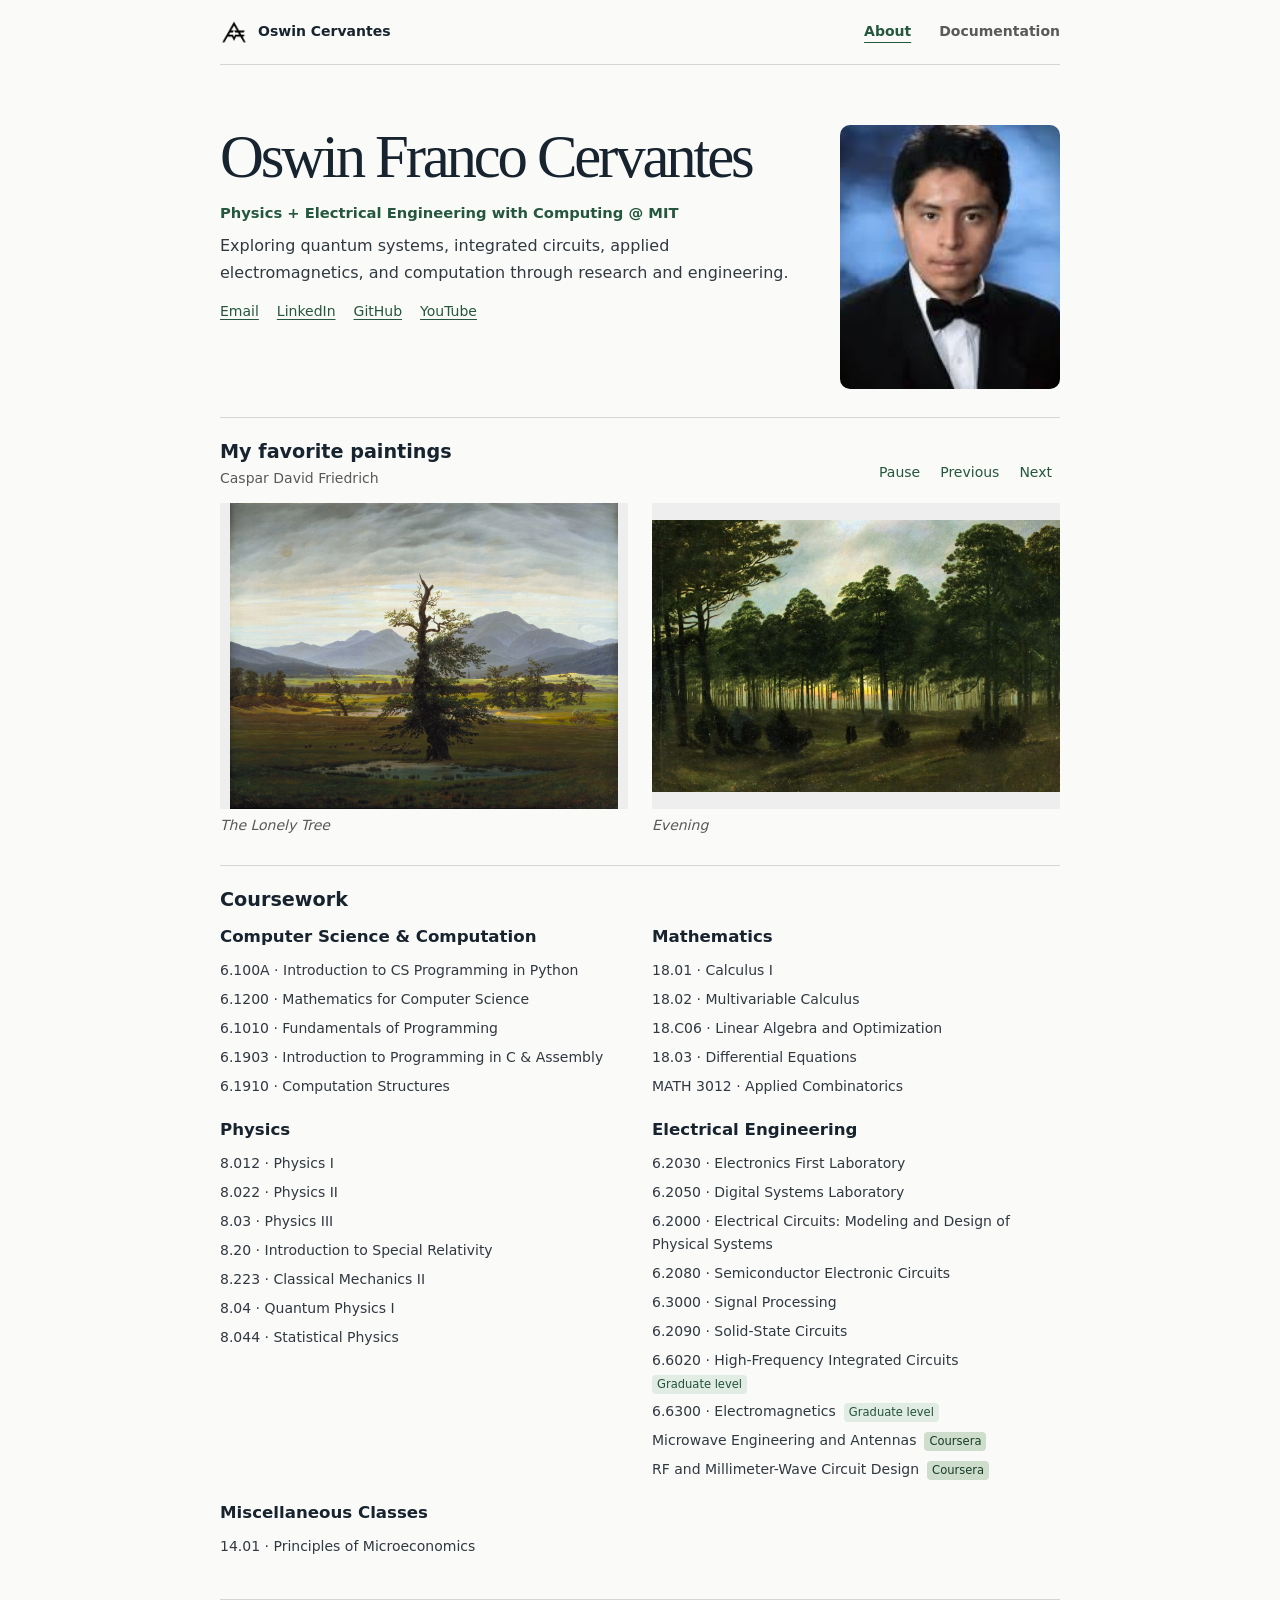
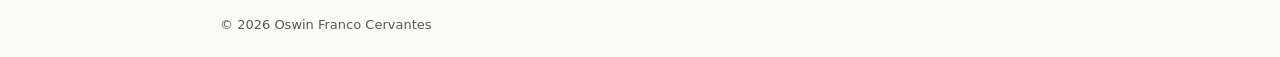
==== index.html @ 09136e76 "Remove remaining tan surfaces and borders" ====
<!doctype html>
<html lang="en">
<head>
  <meta charset="utf-8">
  <meta name="viewport" content="width=device-width, initial-scale=1">
  <title>Oswin Franco Cervantes</title>
  <meta name="description" content="About Oswin Franco Cervantes, an MIT undergraduate studying physics and electrical engineering with computing.">
  <meta name="theme-color" content="#fafaf8">
  <link rel="icon" type="image/png" href="assets/af-logo.png">
  <link rel="stylesheet" href="style.css?v=20261125-11">
  <script type="module" src="script.js"></script>
  <script type="module" src="gallery.js"></script>
</head>
<body>
  <a class="skip-link" href="#main-content">Skip to content</a>
  <header class="site-header">
    <div class="nav-shell">
      <a class="brand" href="index.html" aria-label="Oswin Cervantes home">
        <img class="brand-logo" src="assets/af-logo.png" width="28" height="28" alt="">
        <span class="brand-label">Oswin Cervantes</span>
      </a>
      <nav class="primary-nav" aria-label="Primary navigation">
        <a href="index.html" aria-current="page">About</a>
        <a href="documentation.html">Documentation</a>
      </nav>
    </div>
  </header>
  <main id="main-content" class="page-main about-main">
    <section class="profile" aria-labelledby="profile-title">
      <div class="profile-copy">
        <h1 id="profile-title" data-site-text="profile.fullName">Oswin Franco Cervantes</h1>
        <p class="profile-role" data-site-text="profile.role">Physics + Electrical Engineering with Computing @ MIT</p>
        <p class="profile-statement" data-site-text="profile.statement">Exploring quantum systems, integrated circuits, applied electromagnetics, and computation through research and engineering.</p>
        <div class="social-links" aria-label="Contact links">
          <a class="social-link" href="mailto:cervanteso@acm.org" data-site-href="contact.email">Email</a>
          <a class="social-link" href="https://www.linkedin.com/in/ocerv/" target="_blank" rel="noopener noreferrer" data-site-href="contact.linkedin">LinkedIn</a>
          <a class="social-link" href="https://github.com/Ofcervantes" target="_blank" rel="noopener noreferrer" data-site-href="contact.github">GitHub</a>
          <a class="social-link" href="https://www.youtube.com/@Oswin_Cervantes" target="_blank" rel="noopener noreferrer" data-site-href="contact.youtube">YouTube</a>
        </div>
      </div>
      <img class="profile-photo" src="assets/oswin-profile.png" width="132" height="158" alt="Portrait of Oswin Franco Cervantes" data-site-src="profile.photo" data-site-alt="profile.photoAlt">
    </section>

    <section class="page-section" id="favorite-paintings" aria-labelledby="paintings-heading">
      <div class="section-heading painting-heading">
        <div>
          <h2 id="paintings-heading">My favorite paintings</h2>
          <p class="painting-artist" data-site-text="paintings.artist">Caspar David Friedrich</p>
        </div>
        <div class="painting-controls" role="group" aria-label="Painting gallery controls" hidden>
          <button type="button" id="painting-playback" aria-controls="painting-track">Pause</button>
          <button type="button" id="painting-previous" aria-label="Previous painting" aria-controls="painting-track">Previous</button>
          <button type="button" id="painting-next" aria-label="Next painting" aria-controls="painting-track">Next</button>
          <span id="painting-status" class="visually-hidden" role="status"></span>
        </div>
      </div>
      <div class="painting-gallery" id="painting-track">
        <figure>
          <a href="assets/backgrounds/friedrich-the-lonely-tree.webp" aria-label="View The Lonely Tree at full size">
            <picture>
              <source media="(max-width: 550px)" srcset="assets/backgrounds/friedrich-the-lonely-tree-portrait.webp" width="1440" height="1800">
              <img src="assets/backgrounds/friedrich-the-lonely-tree.webp" width="2400" height="1889" alt="A lone oak stands beside a pool in a broad valley beneath distant mountains.">
            </picture>
          </a>
          <figcaption><cite data-site-text="paintings.titles.0">The Lonely Tree</cite></figcaption>
        </figure>
        <figure>
          <a href="assets/backgrounds/friedrich-evening.webp" aria-label="View Evening at full size">
            <picture>
              <source media="(max-width: 550px)" srcset="assets/backgrounds/friedrich-evening-portrait.webp" width="640" height="800">
              <img src="assets/backgrounds/friedrich-evening.webp" width="1200" height="800" alt="Two small figures follow a forest path as evening light filters through the trees.">
            </picture>
          </a>
          <figcaption><cite data-site-text="paintings.titles.1">Evening</cite></figcaption>
        </figure>
        <figure>
          <a href="assets/paintings/two-men-contemplating-the-moon.webp" aria-label="View Two Men Contemplating the Moon at full size">
            <img src="assets/paintings/two-men-contemplating-the-moon.webp" width="1500" height="1214" loading="lazy" alt="Two cloaked men look toward a crescent moon beneath the branches of a leaning oak.">
          </a>
          <figcaption><cite data-site-text="paintings.titles.2">Two Men Contemplating the Moon</cite></figcaption>
        </figure>
        <figure>
          <a href="assets/paintings/the-sea-of-ice.webp" aria-label="View The Sea of Ice at full size">
            <img src="assets/paintings/the-sea-of-ice.webp" width="1600" height="1243" loading="lazy" alt="Jagged slabs of ice rise above a wrecked ship beneath a pale Arctic sky.">
          </a>
          <figcaption><cite data-site-text="paintings.titles.3">The Sea of Ice</cite></figcaption>
        </figure>
      </div>
    </section>

    <section class="page-section coursework-section" aria-labelledby="coursework-heading">
      <div class="section-heading">
        <h2 id="coursework-heading">Coursework</h2>
      </div>

      <div class="coursework-grid" id="coursework-list">
        <article class="coursework-card" id="coursework-1">
          <h3>Computer Science &amp; Computation</h3>
          <ul class="coursework-list">
            <li>6.100A · Introduction to CS Programming in Python</li>
            <li>6.1200 · Mathematics for Computer Science</li>
            <li>6.1010 · Fundamentals of Programming</li>
            <li>6.1903 · Introduction to Programming in C &amp; Assembly</li>
            <li>6.1910 · Computation Structures</li>
          </ul>
        </article>

        <article class="coursework-card" id="coursework-2">
          <h3>Mathematics</h3>
          <ul class="coursework-list">
            <li>18.01 · Calculus I</li>
            <li>18.02 · Multivariable Calculus</li>
            <li>18.C06 · Linear Algebra and Optimization</li>
            <li>18.03 · Differential Equations</li>
            <li>MATH 3012 · Applied Combinatorics</li>
          </ul>
        </article>

        <article class="coursework-card" id="coursework-3">
          <h3>Physics</h3>
          <ul class="coursework-list">
            <li>8.012 · Physics I</li>
            <li>8.022 · Physics II</li>
            <li>8.03 · Physics III</li>
            <li>8.20 · Introduction to Special Relativity</li>
            <li>8.223 · Classical Mechanics II</li>
            <li>8.04 · Quantum Physics I</li>
            <li>8.044 · Statistical Physics</li>
          </ul>
        </article>

        <article class="coursework-card" id="coursework-4">
          <h3>Electrical Engineering</h3>
          <ul class="coursework-list">
            <li>6.2030 · Electronics First Laboratory</li>
            <li>6.2050 · Digital Systems Laboratory</li>
            <li>6.2000 · Electrical Circuits: Modeling and Design of Physical Systems</li>
            <li>6.2080 · Semiconductor Electronic Circuits</li>
            <li>6.3000 · Signal Processing</li>
            <li>6.2090 · Solid-State Circuits</li>
            <li><span class="course-name">6.6020 · High-Frequency Integrated Circuits</span><span class="course-level course-level--graduate">Graduate level</span></li>
            <li><span class="course-name">6.6300 · Electromagnetics</span><span class="course-level course-level--graduate">Graduate level</span></li>
            <li><span class="course-name">Microwave Engineering and Antennas</span><span class="course-level course-level--coursera">Coursera</span></li>
            <li><span class="course-name">RF and Millimeter-Wave Circuit Design</span><span class="course-level course-level--coursera">Coursera</span></li>
          </ul>
        </article>

        <article class="coursework-card" id="coursework-5">
          <h3>Miscellaneous Classes</h3>
          <ul class="coursework-list">
            <li>14.01 · Principles of Microeconomics</li>
          </ul>
        </article>
      </div>
    </section>
  </main>
  <footer class="site-footer">
    <p>© <span data-current-year>2026</span> <span data-site-text="profile.fullName">Oswin Franco Cervantes</span></p>
  </footer>
</body>
</html>
---- style.css ----
/* Shared typography, palette, and layout. Content is managed in JSON. */
:root {
  color-scheme: light;
  --background: #fafaf8;
  --surface: #ffffff;
  --surface-soft: #eeeeee;
  --text: #303840;
  --heading: #17232e;
  --muted: #595959;
  --line: #d6d6d6;
  --line-strong: #797979;
  --accent: #24573d;
  --accent-hover: #173d2a;
  --accent-soft: #ceddcc;
  accent-color: var(--accent);
  --typeface: system-ui, -apple-system, "Segoe UI", sans-serif;
  --display: Georgia, "Times New Roman", serif;
  --measure: 840px;
  --gutter: clamp(18px, 4vw, 42px);
}

*, *::before, *::after { box-sizing: border-box; }
[hidden] { display: none !important; }
html { scroll-padding-top: 24px; }
body {
  display: flex;
  flex-direction: column;
  min-height: 100vh;
  margin: 0;
  background: var(--background);
  color: var(--text);
  font: 1rem/1.65 var(--typeface);
}
img { display: block; max-width: 100%; height: auto; }
a { color: var(--accent); text-underline-offset: .2em; text-decoration-thickness: 1px; }
a:hover { color: var(--accent-hover); }
button, input, textarea, select { font: inherit; }
button { cursor: pointer; }
button:disabled { opacity: .58; cursor: wait; }
:focus-visible { outline: 2px solid var(--accent); outline-offset: 4px; }
::selection { background: var(--accent-soft); color: var(--heading); }

h1, h2, h3, h4 { color: var(--heading); line-height: 1.3; }
h1 {
  margin: 0 0 12px;
  font: 400 clamp(2.25rem, 6.5vw, 3.8rem)/1.05 var(--display);
  letter-spacing: -.052em;
}
h2 { margin: 0 0 14px; font-size: 1.2rem; font-weight: 650; }
h3 { margin: 0 0 8px; font-size: 1.04rem; font-weight: 650; }
h4 { margin: 0 0 5px; font-size: .9rem; font-weight: 650; }
p { margin: 0 0 14px; }
ul, ol { padding-left: 1.3em; }

.visually-hidden {
  position: absolute;
  width: 1px;
  height: 1px;
  padding: 0;
  margin: -1px;
  overflow: hidden;
  clip-path: inset(50%);
  white-space: nowrap;
  border: 0;
}
.skip-link {
  position: absolute;
  top: 8px;
  left: 8px;
  z-index: 10;
  padding: 8px 14px;
  background: var(--surface);
  transform: translateY(-160%);
}
.skip-link:focus { transform: none; }

/* Navigation and footer */
.site-header, .page-main, .site-footer {
  width: min(var(--measure), calc(100% - 2 * var(--gutter)));
  margin-inline: auto;
}
.nav-shell {
  display: flex;
  align-items: center;
  justify-content: space-between;
  gap: 12px 26px;
  min-height: 65px;
  border-bottom: 1px solid var(--line);
}
.brand {
  display: inline-flex;
  align-items: center;
  gap: 10px;
  min-height: 44px;
  color: var(--heading);
  font-size: .875rem;
  font-weight: 650;
  text-decoration: none;
  white-space: nowrap;
}
.brand-logo { width: 28px; height: 28px; object-fit: contain; filter: brightness(0); }
.primary-nav {
  display: flex;
  flex-wrap: wrap;
  align-items: center;
  gap: 4px clamp(13px, 3vw, 28px);
}
.primary-nav a {
  display: inline-flex;
  align-items: center;
  min-height: 44px;
  color: var(--muted);
  font-size: .875rem;
  font-weight: 550;
  text-decoration: none;
}
.primary-nav a:hover, .primary-nav a[aria-current="page"] {
  color: var(--accent);
  text-decoration: underline;
  text-underline-offset: .42em;
}
.site-footer {
  margin-top: auto;
  padding-top: 38px;
  color: var(--muted);
  font-size: .8125rem;
}
.site-footer p {
  margin: 0;
  padding: 14px 0 22px;
  border-top: 1px solid var(--line);
}
.page-main { padding-top: clamp(34px, 6vw, 60px); }
.page-section { margin-top: 28px; padding-top: 22px; border-top: 1px solid var(--line); }
.section-heading { margin-bottom: 13px; }
.section-heading h2 { margin: 0; }
.section-kicker { margin: 0 0 6px; color: var(--muted); font-size: .82rem; }
.status-message { color: var(--muted); }

/* About */
.profile {
  display: grid;
  grid-template-columns: minmax(0, 1fr) auto;
  align-items: start;
  gap: 12px clamp(20px, 5vw, 48px);
}
.profile-copy { min-width: 0; }
.profile-copy h1 { text-wrap: balance; }
.profile-photo {
  width: clamp(168px, 24vw, 220px);
  aspect-ratio: 5 / 6;
  object-fit: cover;
  border-radius: 10px;
  background: var(--surface-soft);
}
.profile-role {
  margin-bottom: 8px;
  color: var(--accent);
  font-size: .92rem;
  font-weight: 600;
  text-wrap: balance;
}
.profile-statement { max-width: 58ch; margin-bottom: 7px; }
.social-links { display: flex; flex-wrap: wrap; gap: 0 18px; }
.social-link { display: inline-flex; align-items: center; min-height: 38px; font-size: .875rem; }

.painting-artist, .painting-gallery figcaption { color: var(--muted); font-size: .875rem; }
.painting-artist { margin: 2px 0 0; }
.painting-heading { display: flex; align-items: end; justify-content: space-between; flex-wrap: wrap; gap: 4px 12px; }
.painting-controls { display: flex; gap: 4px; }
.painting-controls button {
  min-height: 36px;
  padding: 3px 8px;
  border: 0;
  border-radius: 4px;
  background: transparent;
  color: var(--accent);
  font-size: .875rem;
}
.painting-controls button:hover { background: var(--accent-soft); }
.painting-gallery {
  --painting-gap: clamp(12px, 3vw, 24px);
  display: grid;
  grid-template-columns: repeat(2, minmax(0, 1fr));
  gap: var(--painting-gap);
}
.painting-gallery.is-scrolling {
  position: relative;
  grid-template-columns: none;
  grid-auto-flow: column;
  grid-auto-columns: calc((100% - var(--painting-gap)) / 2);
  overflow-x: auto;
  overscroll-behavior-x: contain;
  scroll-snap-type: x mandatory;
  scrollbar-width: thin;
}
.painting-gallery figure { min-width: 0; margin: 0; scroll-snap-align: start; }
.painting-gallery figure a:focus-visible { outline-offset: -3px; }
.painting-gallery img {
  width: 100%;
  height: auto;
  aspect-ratio: 4 / 3;
  object-fit: contain;
  background: var(--surface-soft);
}
.painting-gallery a, .painting-gallery picture { display: block; }
.painting-gallery figcaption { margin-top: 5px; }

.coursework-grid {
  display: grid;
  grid-template-columns: repeat(2, minmax(0, 1fr));
  gap: 18px 24px;
}
.coursework-card { min-width: 0; }
.coursework-list { margin: 0; padding: 0; list-style: none; font-size: .875rem; }
.coursework-list li { display: flex; flex-wrap: wrap; align-items: baseline; gap: 2px 8px; padding-block: 3px; }
.course-name { min-width: 0; }
.course-level {
  padding: 1px 5px;
  border-radius: 4px;
  background: var(--surface-soft);
  color: var(--heading);
  font-size: .72rem;
  line-height: 1.5;
  white-space: nowrap;
}
.course-level--graduate { background: #e1ece5; color: #24533a; }
.course-level--coursera { background: var(--accent-soft); color: var(--accent-hover); }

/* Documentation */
.document-list { margin: 25px 0 0; padding: 0; list-style: none; border-top: 1px solid var(--line); }
.document-list li { border-bottom: 1px solid var(--line); }
.document-list a {
  display: grid;
  grid-template-columns: minmax(0, 1fr) auto;
  align-items: baseline;
  gap: 12px;
  min-height: 52px;
  padding: 13px 8px;
  color: var(--heading);
  text-decoration: none;
}
.document-list a:hover { background: var(--accent-soft); color: var(--accent-hover); }
.document-title { font-weight: 600; }
.document-list a:has(.document-thumbnail) {
  grid-template-columns: clamp(56px, 11vw, 96px) minmax(0, 1fr) auto;
}
.document-thumbnail {
  grid-column: 1;
  grid-row: 1 / span 2;
  align-self: center;
  width: 100%;
  aspect-ratio: 4 / 3;
  object-fit: contain;
}
.document-thumbnail ~ .document-summary { grid-column: 2 / -1; }
.document-format { color: var(--muted); font-size: .78rem; font-weight: 600; }
.document-summary {
  grid-column: 1 / -1;
  display: block;
  margin: 3px 0 0;
  color: var(--muted);
  font-size: .9rem;
  line-height: 1.5;
}
.site-search { margin: 22px 0 0; }
.search-field {
  display: flex;
  align-items: center;
  overflow: hidden;
  border: 1px solid var(--line-strong);
  border-radius: 5px;
  background: var(--surface);
}
.search-field:focus-within { outline: 2px solid var(--accent); outline-offset: 2px; }
.search-field input {
  width: 100%;
  min-width: 0;
  height: 44px;
  padding: 8px 12px;
  border: 0;
  outline: 0;
  background: transparent;
  color: var(--text);
  font-size: .95rem;
}
.search-field input::-webkit-search-cancel-button { appearance: none; }
.search-field input::placeholder { color: var(--muted); opacity: 1; }
.search-field select {
  height: 44px;
  padding-inline: 8px;
  border: 0;
  border-inline-start: 1px solid var(--line);
  background: var(--surface);
  color: var(--heading);
  font-size: .875rem;
}
.search-field select:focus-visible { outline-offset: -3px; }
.search-field button {
  min-height: 40px;
  margin-right: 2px;
  padding: 2px 12px;
  border: 0;
  border-radius: 3px;
  background: transparent;
  color: var(--accent);
  font-size: .85rem;
}
.search-field button:focus-visible { outline-offset: -3px; }
#search-status { margin: 8px 0 0; color: var(--muted); font-size: .875rem; }
#search-status:empty { margin: 0; }
.project-article { overflow-wrap: anywhere; }
.project-article > article, article.project-article { max-width: 68ch; }
.project-article h2, .project-article h3 { margin-top: 1.7em; }
.project-article pre {
  overflow-x: auto;
  padding: 14px;
  border: 1px solid var(--line);
  border-radius: 5px;
  background: var(--surface-soft);
  font-size: .875em;
}
.project-article :not(pre) > code { background: var(--surface-soft); padding: .1em .28em; }
.project-article blockquote { margin-inline: 0; padding-left: 16px; border-left: 2px solid var(--line-strong); }
.project-article table { display: block; overflow-x: auto; border-collapse: collapse; }
.project-article th, .project-article td { padding: .4em .7em; border: 1px solid var(--line); text-align: left; }

@media (max-width: 550px) {
  .painting-gallery { grid-template-columns: minmax(0, 1fr); }
  .painting-gallery.is-scrolling { grid-template-columns: none; grid-auto-columns: 100%; }
  .painting-gallery img { aspect-ratio: 1; }
  .brand-label { display: none; }
  .nav-shell { min-height: 58px; }
  .profile { gap: 8px 12px; }
  .profile-copy { display: contents; }
  .profile-copy h1 { grid-area: 1 / 1; align-self: center; margin: 0; text-wrap: initial; }
  .profile-photo { grid-area: 1 / 2; width: clamp(112px, 30vw, 150px); border-radius: 7px; }
  .profile-copy > p, .social-links { grid-column: 1 / -1; margin: 0; }
  .coursework-grid { grid-template-columns: 1fr; }
}
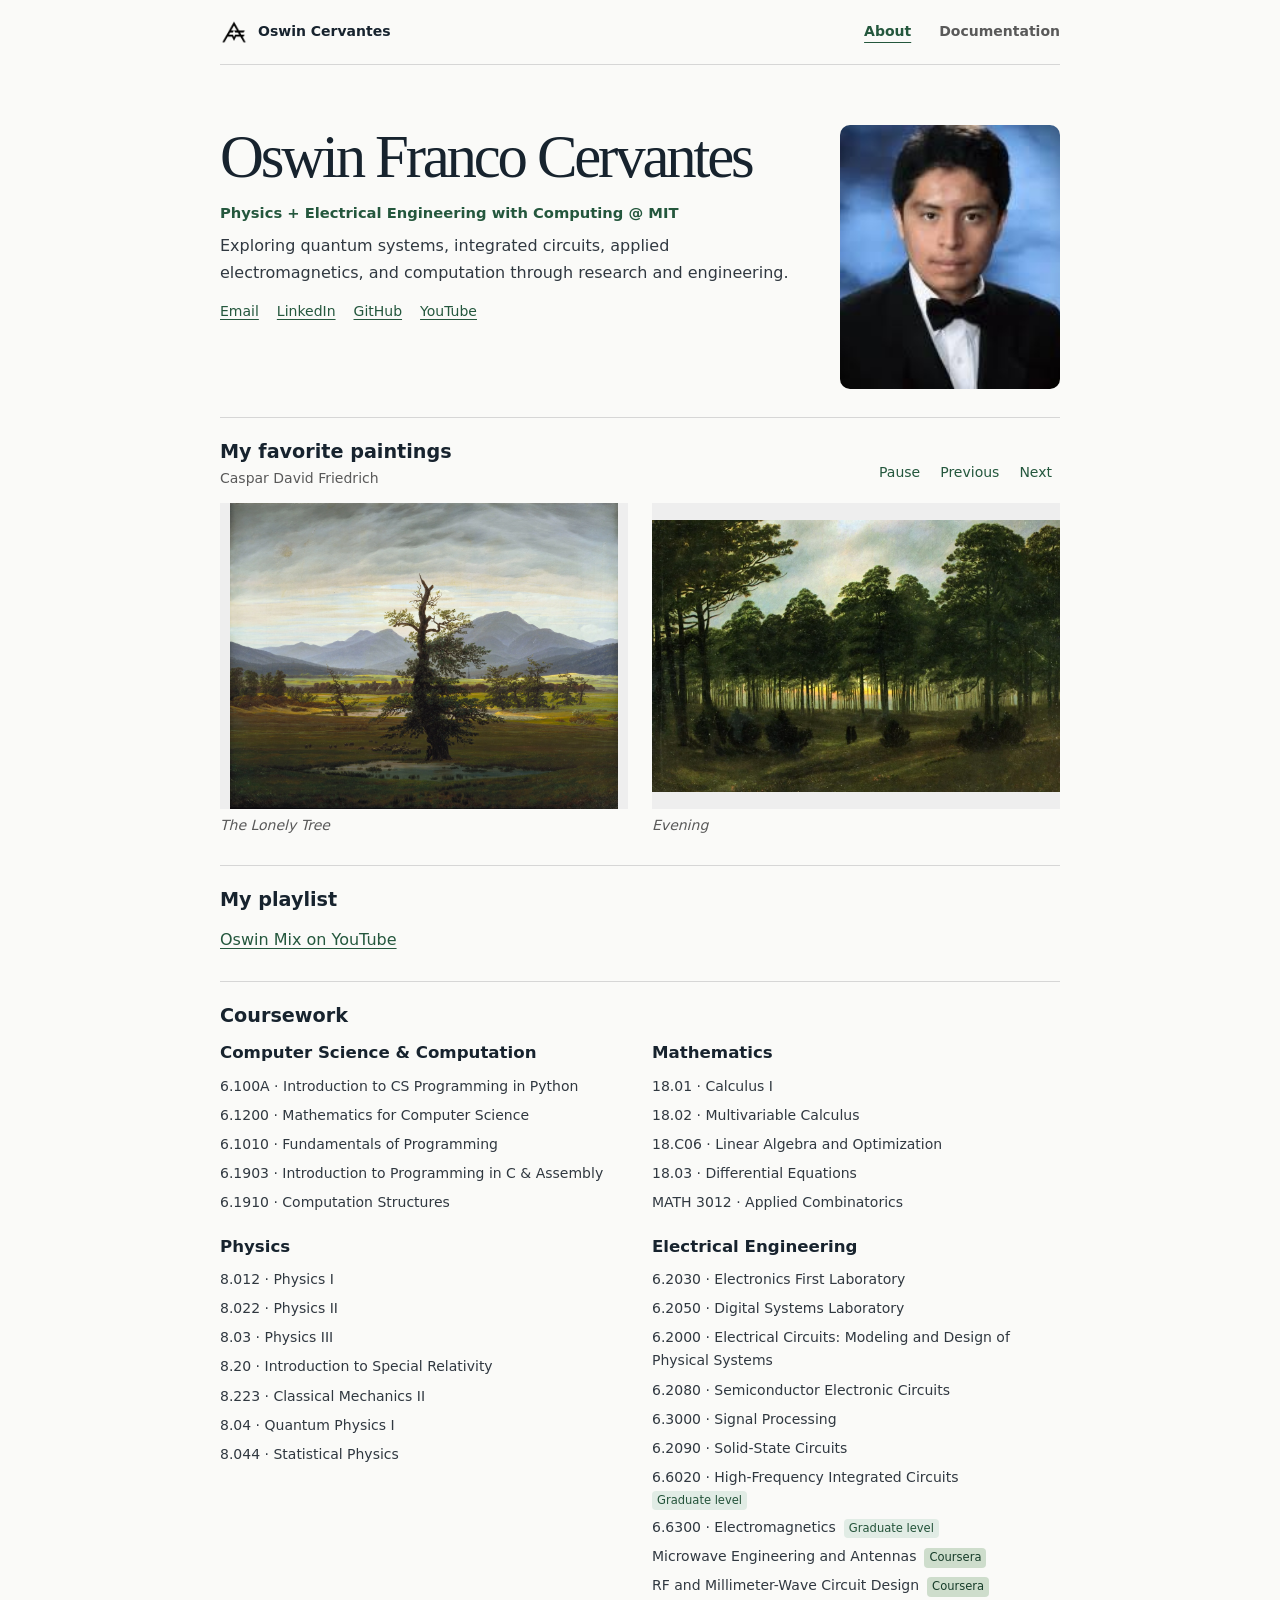
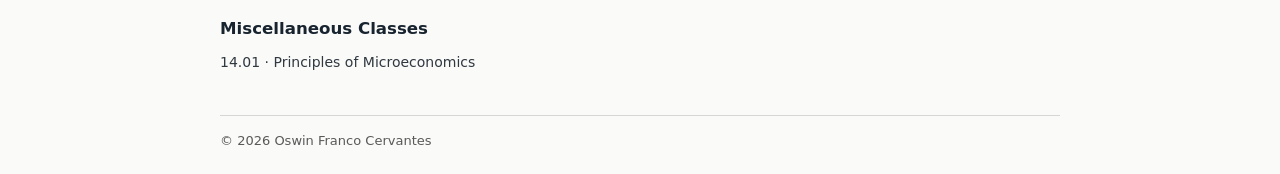
==== commit 114a4560: "Add editable subject labels and link the Oswin Mix playlist" ====
--- a/index.html
+++ b/index.html
@@ -7,7 +7,7 @@
   <meta name="description" content="About Oswin Franco Cervantes, an MIT undergraduate studying physics and electrical engineering with computing.">
   <meta name="theme-color" content="#fafaf8">
   <link rel="icon" type="image/png" href="assets/af-logo.png">
-  <link rel="stylesheet" href="style.css?v=20261125-11">
+  <link rel="stylesheet" href="style.css?v=20261126-1">
   <script type="module" src="script.js"></script>
   <script type="module" src="gallery.js"></script>
 </head>
@@ -88,6 +88,11 @@
       </div>
     </section>
 
+    <section class="page-section" id="playlist" aria-labelledby="playlist-heading">
+      <h2 id="playlist-heading">My playlist</h2>
+      <a href="https://www.youtube.com/playlist?list=PLQFCMoMQoARA">Oswin Mix on YouTube</a>
+    </section>
+
     <section class="page-section coursework-section" aria-labelledby="coursework-heading">
       <div class="section-heading">
         <h2 id="coursework-heading">Coursework</h2>
--- a/style.css
+++ b/style.css
@@ -255,6 +255,22 @@
 }
 .document-thumbnail ~ .document-summary { grid-column: 2 / -1; }
 .document-format { color: var(--muted); font-size: .78rem; font-weight: 600; }
+.document-meta {
+  display: flex;
+  flex-wrap: wrap;
+  align-items: baseline;
+  justify-content: flex-end;
+  gap: 4px 8px;
+  max-width: min(32vw, 22rem);
+}
+.document-subject {
+  padding-inline: 6px;
+  border-radius: 4px;
+  background: var(--surface-soft);
+  color: var(--accent);
+  font-size: .78rem;
+  overflow-wrap: anywhere;
+}
 .document-summary {
   grid-column: 1 / -1;
   display: block;
@@ -273,6 +289,7 @@
   background: var(--surface);
 }
 .search-field:focus-within { outline: 2px solid var(--accent); outline-offset: 2px; }
+.search-query { display: flex; align-items: center; flex: 1; min-width: 0; }
 .search-field input {
   width: 100%;
   min-width: 0;
@@ -288,6 +305,7 @@
 .search-field input::placeholder { color: var(--muted); opacity: 1; }
 .search-field select {
   height: 44px;
+  max-width: 32%;
   padding-inline: 8px;
   border: 0;
   border-inline-start: 1px solid var(--line);
@@ -326,6 +344,13 @@
 .project-article th, .project-article td { padding: .4em .7em; border: 1px solid var(--line); text-align: left; }
 
 @media (max-width: 550px) {
+  .search-field { display: grid; grid-template-columns: repeat(2, minmax(0, 1fr)); }
+  .search-query { grid-column: 1 / -1; }
+  .search-field select { max-width: 100%; width: 100%; border-top: 1px solid var(--line); }
+  #type-filter { border-inline-start: 0; }
+  .document-list a { row-gap: 4px; }
+  .document-meta { grid-column: 1 / -1; justify-content: flex-start; max-width: 100%; }
+  .document-thumbnail ~ .document-meta { grid-column: 2 / -1; }
   .painting-gallery { grid-template-columns: minmax(0, 1fr); }
   .painting-gallery.is-scrolling { grid-template-columns: none; grid-auto-columns: 100%; }
   .painting-gallery img { aspect-ratio: 1; }
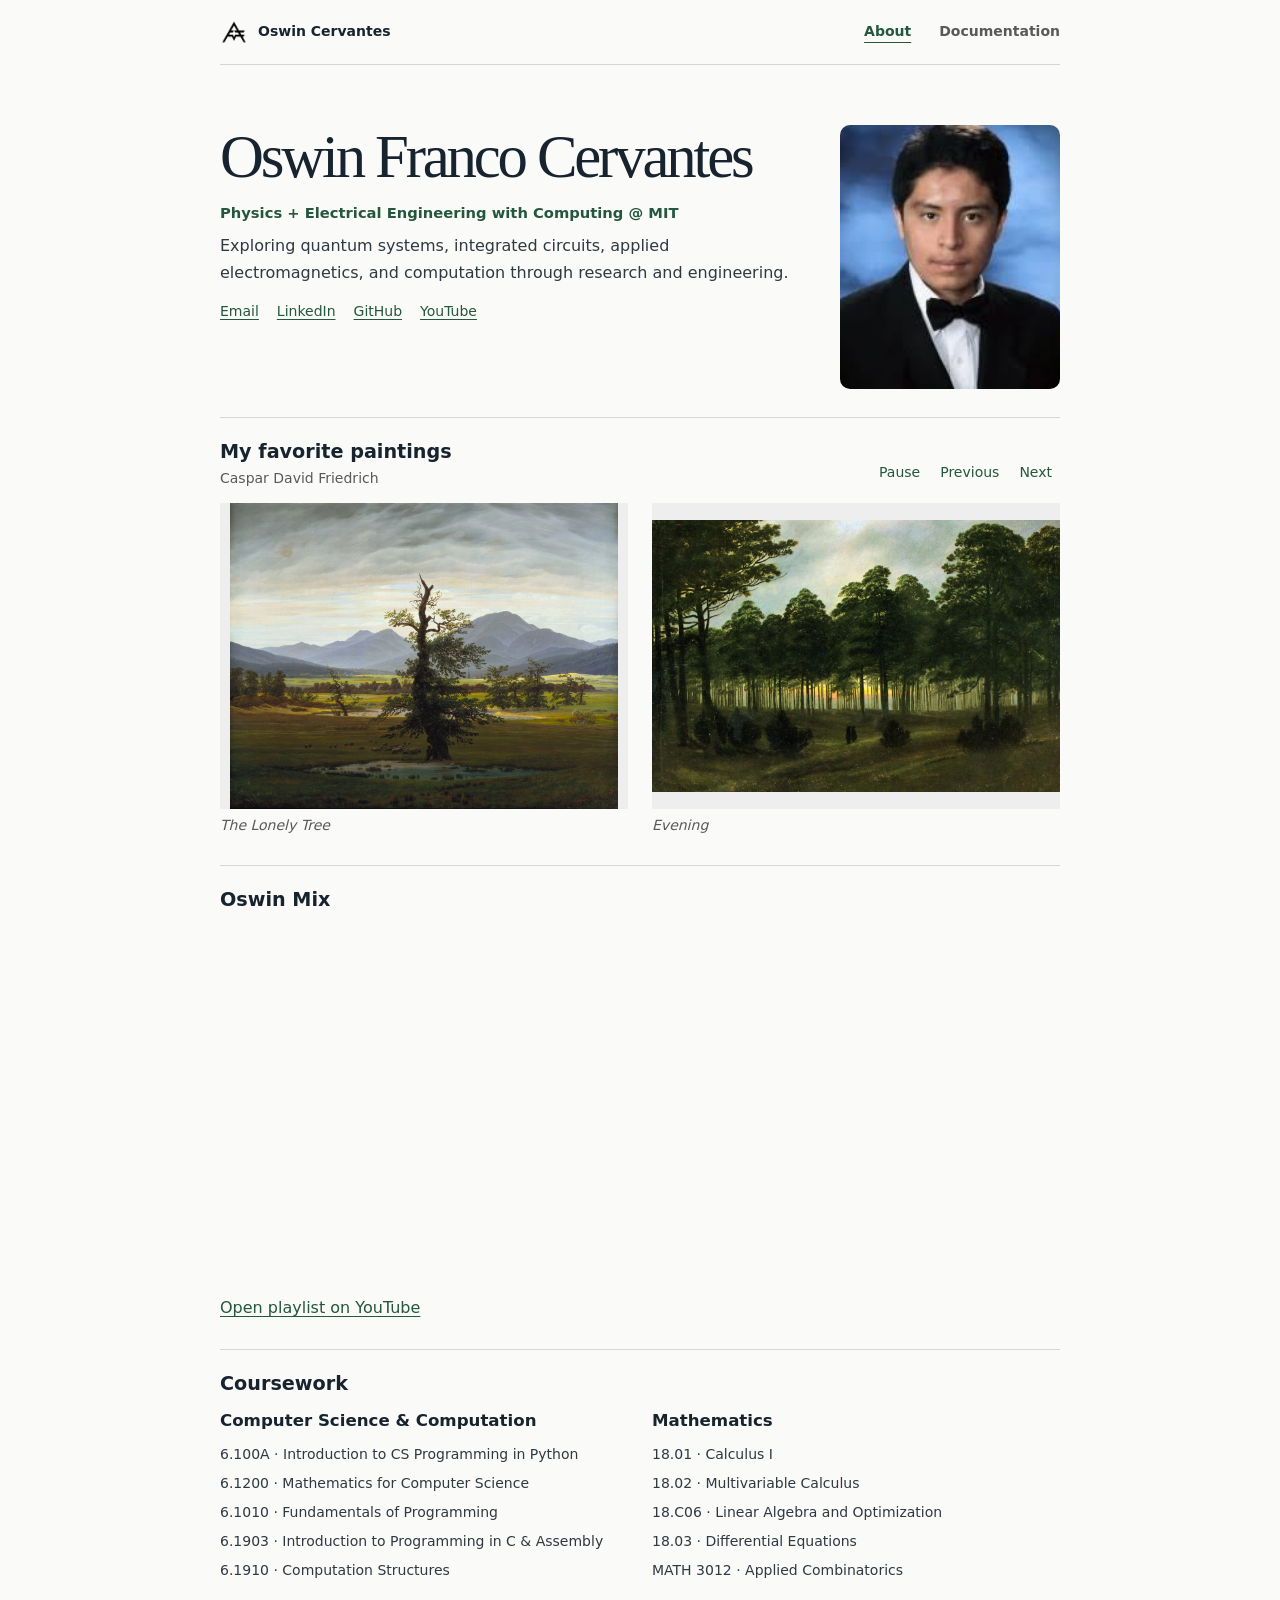
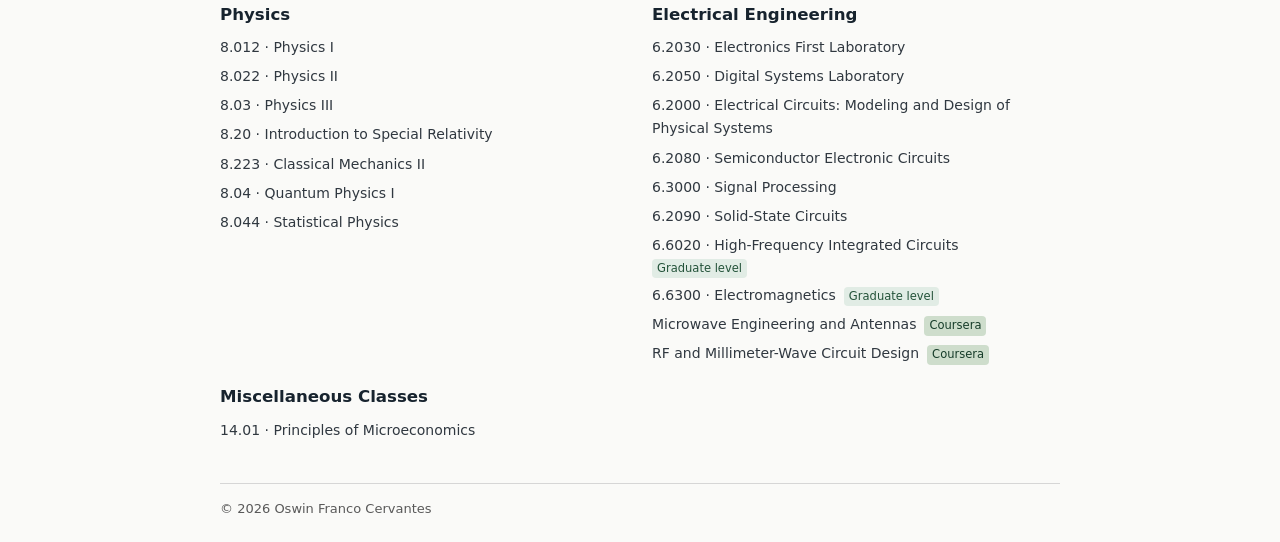
==== commit 28c7d905: "Embed the Oswin Mix YouTube player beneath the paintings" ====
--- a/index.html
+++ b/index.html
@@ -7,7 +7,7 @@
   <meta name="description" content="About Oswin Franco Cervantes, an MIT undergraduate studying physics and electrical engineering with computing.">
   <meta name="theme-color" content="#fafaf8">
   <link rel="icon" type="image/png" href="assets/af-logo.png">
-  <link rel="stylesheet" href="style.css?v=20261126-1">
+  <link rel="stylesheet" href="style.css?v=20261126-2">
   <script type="module" src="script.js"></script>
   <script type="module" src="gallery.js"></script>
 </head>
@@ -89,8 +89,12 @@
     </section>
 
     <section class="page-section" id="playlist" aria-labelledby="playlist-heading">
-      <h2 id="playlist-heading">My playlist</h2>
-      <a href="https://www.youtube.com/playlist?list=PLQFCMoMQoARA">Oswin Mix on YouTube</a>
+      <h2 id="playlist-heading">Oswin Mix</h2>
+      <iframe class="playlist-player" title="Oswin Mix YouTube playlist"
+        src="https://www.youtube.com/embed/videoseries?list=PLQFCMoMQoARA"
+        width="640" height="360" loading="lazy" referrerpolicy="strict-origin-when-cross-origin"
+        allow="autoplay; encrypted-media; picture-in-picture; fullscreen" allowfullscreen></iframe>
+      <a href="https://www.youtube.com/playlist?list=PLQFCMoMQoARA">Open playlist on YouTube</a>
     </section>
 
     <section class="page-section coursework-section" aria-labelledby="coursework-heading">
--- a/style.css
+++ b/style.css
@@ -206,6 +206,16 @@
 .painting-gallery a, .painting-gallery picture { display: block; }
 .painting-gallery figcaption { margin-top: 5px; }
 
+.playlist-player {
+  display: block;
+  width: min(100%, 640px);
+  height: auto;
+  min-height: 200px;
+  aspect-ratio: 16 / 9;
+  margin-bottom: 8px;
+  border: 0;
+}
+
 .coursework-grid {
   display: grid;
   grid-template-columns: repeat(2, minmax(0, 1fr));
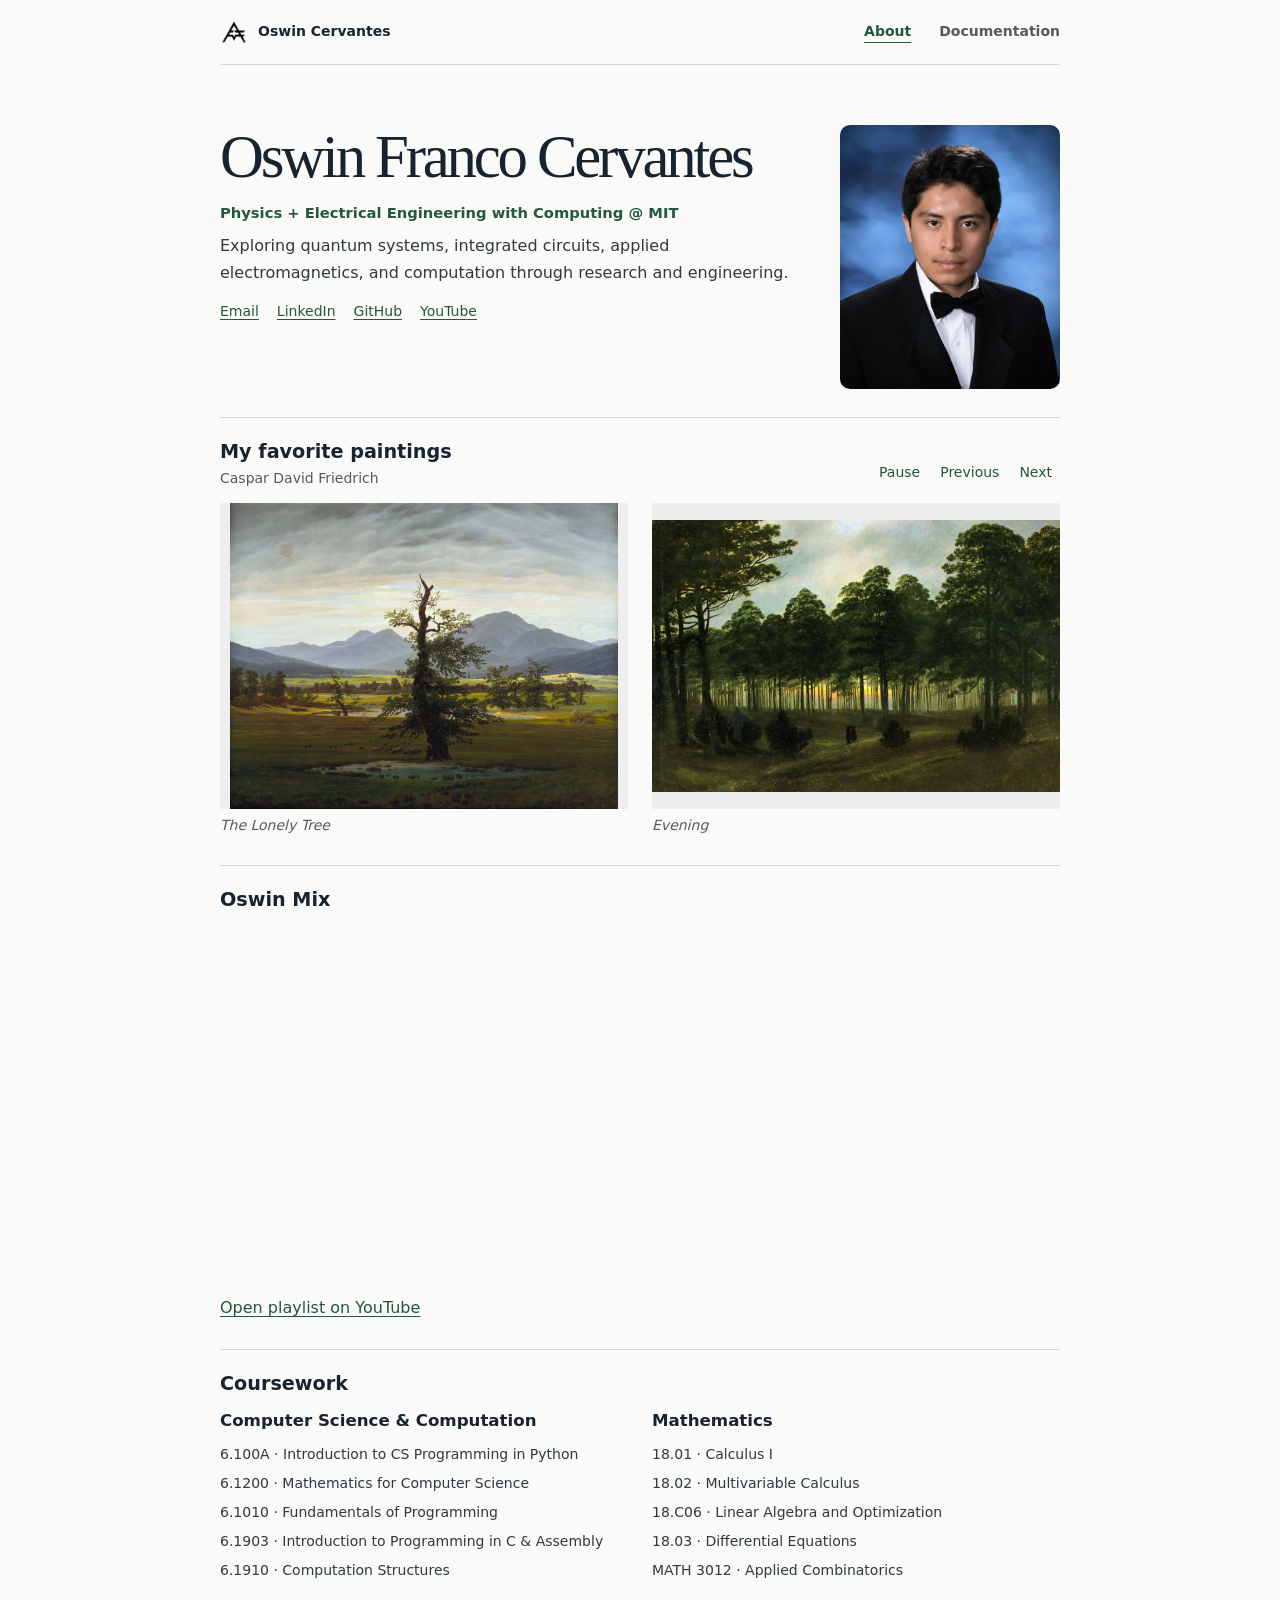
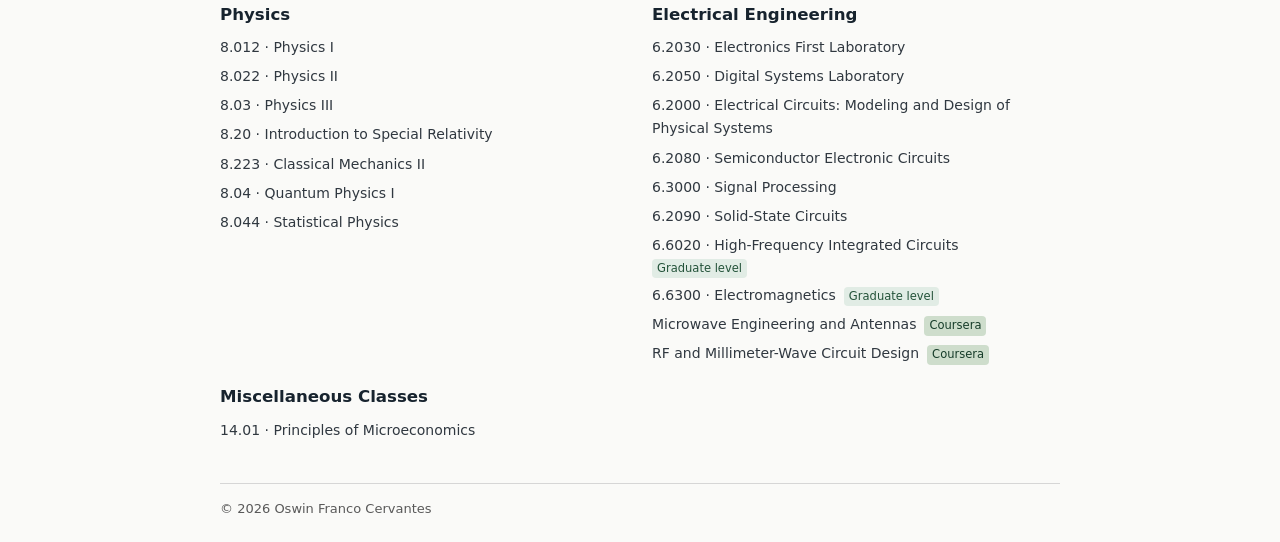
==== commit 93cba30a: "Use the enhanced portrait on the About page" ====
--- a/index.html
+++ b/index.html
@@ -38,7 +38,7 @@
           <a class="social-link" href="https://www.youtube.com/@Oswin_Cervantes" target="_blank" rel="noopener noreferrer" data-site-href="contact.youtube">YouTube</a>
         </div>
       </div>
-      <img class="profile-photo" src="assets/oswin-profile.png" width="132" height="158" alt="Portrait of Oswin Franco Cervantes" data-site-src="profile.photo" data-site-alt="profile.photoAlt">
+      <img class="profile-photo" src="assets/oswin-portrait.webp" width="704" height="880" alt="Portrait of Oswin Franco Cervantes" data-site-src="profile.photo" data-site-alt="profile.photoAlt">
     </section>
 
     <section class="page-section" id="favorite-paintings" aria-labelledby="paintings-heading">
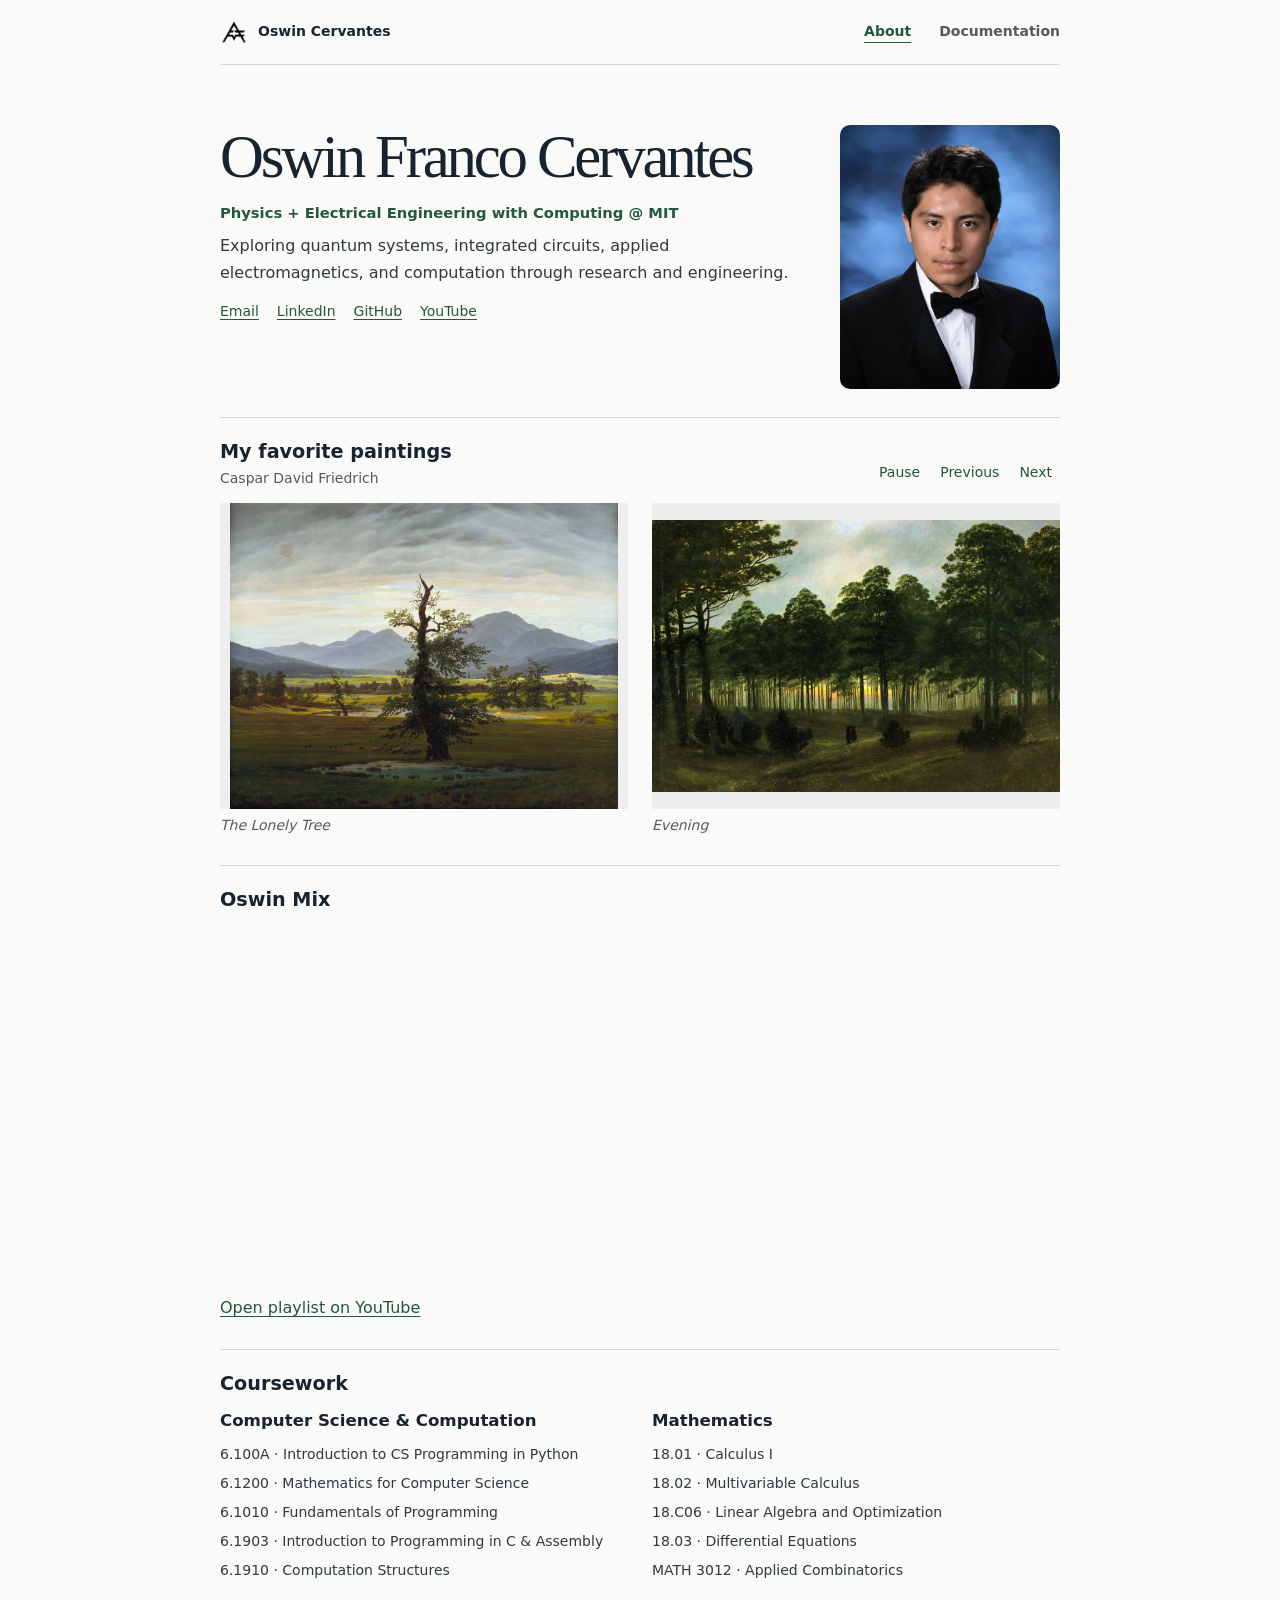
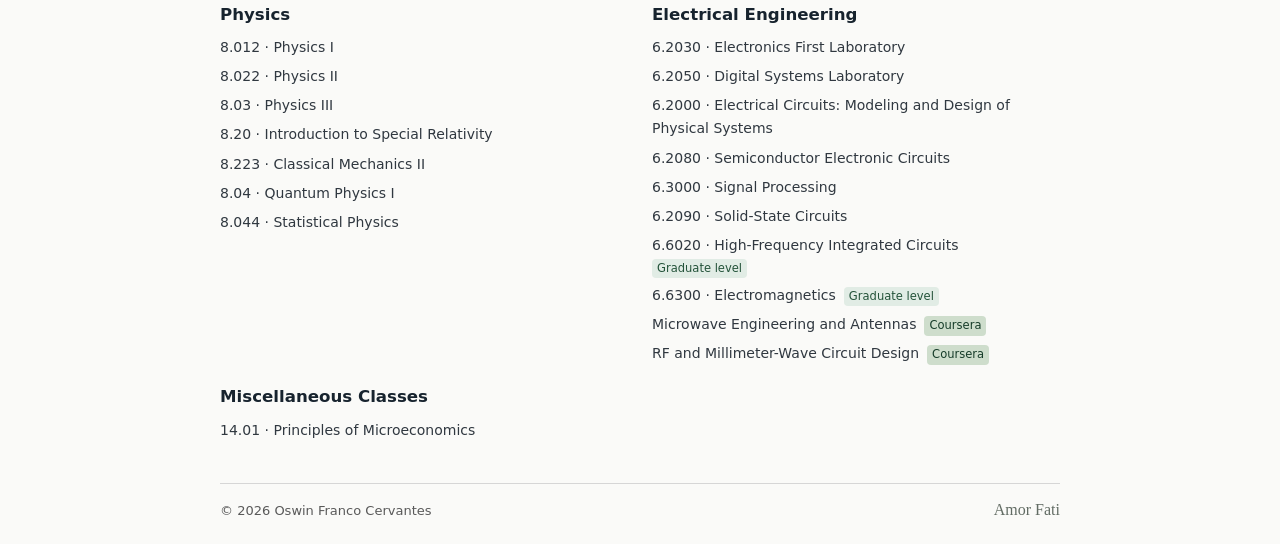
==== commit 49979832: "Add Amor Fati inscription to the About footer" ====
--- a/index.html
+++ b/index.html
@@ -7,7 +7,7 @@
   <meta name="description" content="About Oswin Franco Cervantes, an MIT undergraduate studying physics and electrical engineering with computing.">
   <meta name="theme-color" content="#fafaf8">
   <link rel="icon" type="image/png" href="assets/af-logo.png">
-  <link rel="stylesheet" href="style.css?v=20261126-2">
+  <link rel="stylesheet" href="style.css?v=20261126-3">
   <script type="module" src="script.js"></script>
   <script type="module" src="gallery.js"></script>
 </head>
@@ -164,7 +164,10 @@
     </section>
   </main>
   <footer class="site-footer">
-    <p>© <span data-current-year>2026</span> <span data-site-text="profile.fullName">Oswin Franco Cervantes</span></p>
+    <p class="footer-signature">
+      <span>© <span data-current-year>2026</span> <span data-site-text="profile.fullName">Oswin Franco Cervantes</span></span>
+      <span id="motto" lang="la">Amor Fati</span>
+    </p>
   </footer>
 </body>
 </html>
--- a/style.css
+++ b/style.css
@@ -130,6 +130,17 @@
   padding: 14px 0 22px;
   border-top: 1px solid var(--line);
 }
+.footer-signature {
+  display: flex;
+  flex-wrap: wrap;
+  align-items: baseline;
+  justify-content: space-between;
+  gap: .25rem 1rem;
+}
+#motto {
+  color: #626c64;
+  font: 1rem/1.5 "Segoe Script", "Snell Roundhand", cursive;
+}
 .page-main { padding-top: clamp(34px, 6vw, 60px); }
 .page-section { margin-top: 28px; padding-top: 22px; border-top: 1px solid var(--line); }
 .section-heading { margin-bottom: 13px; }
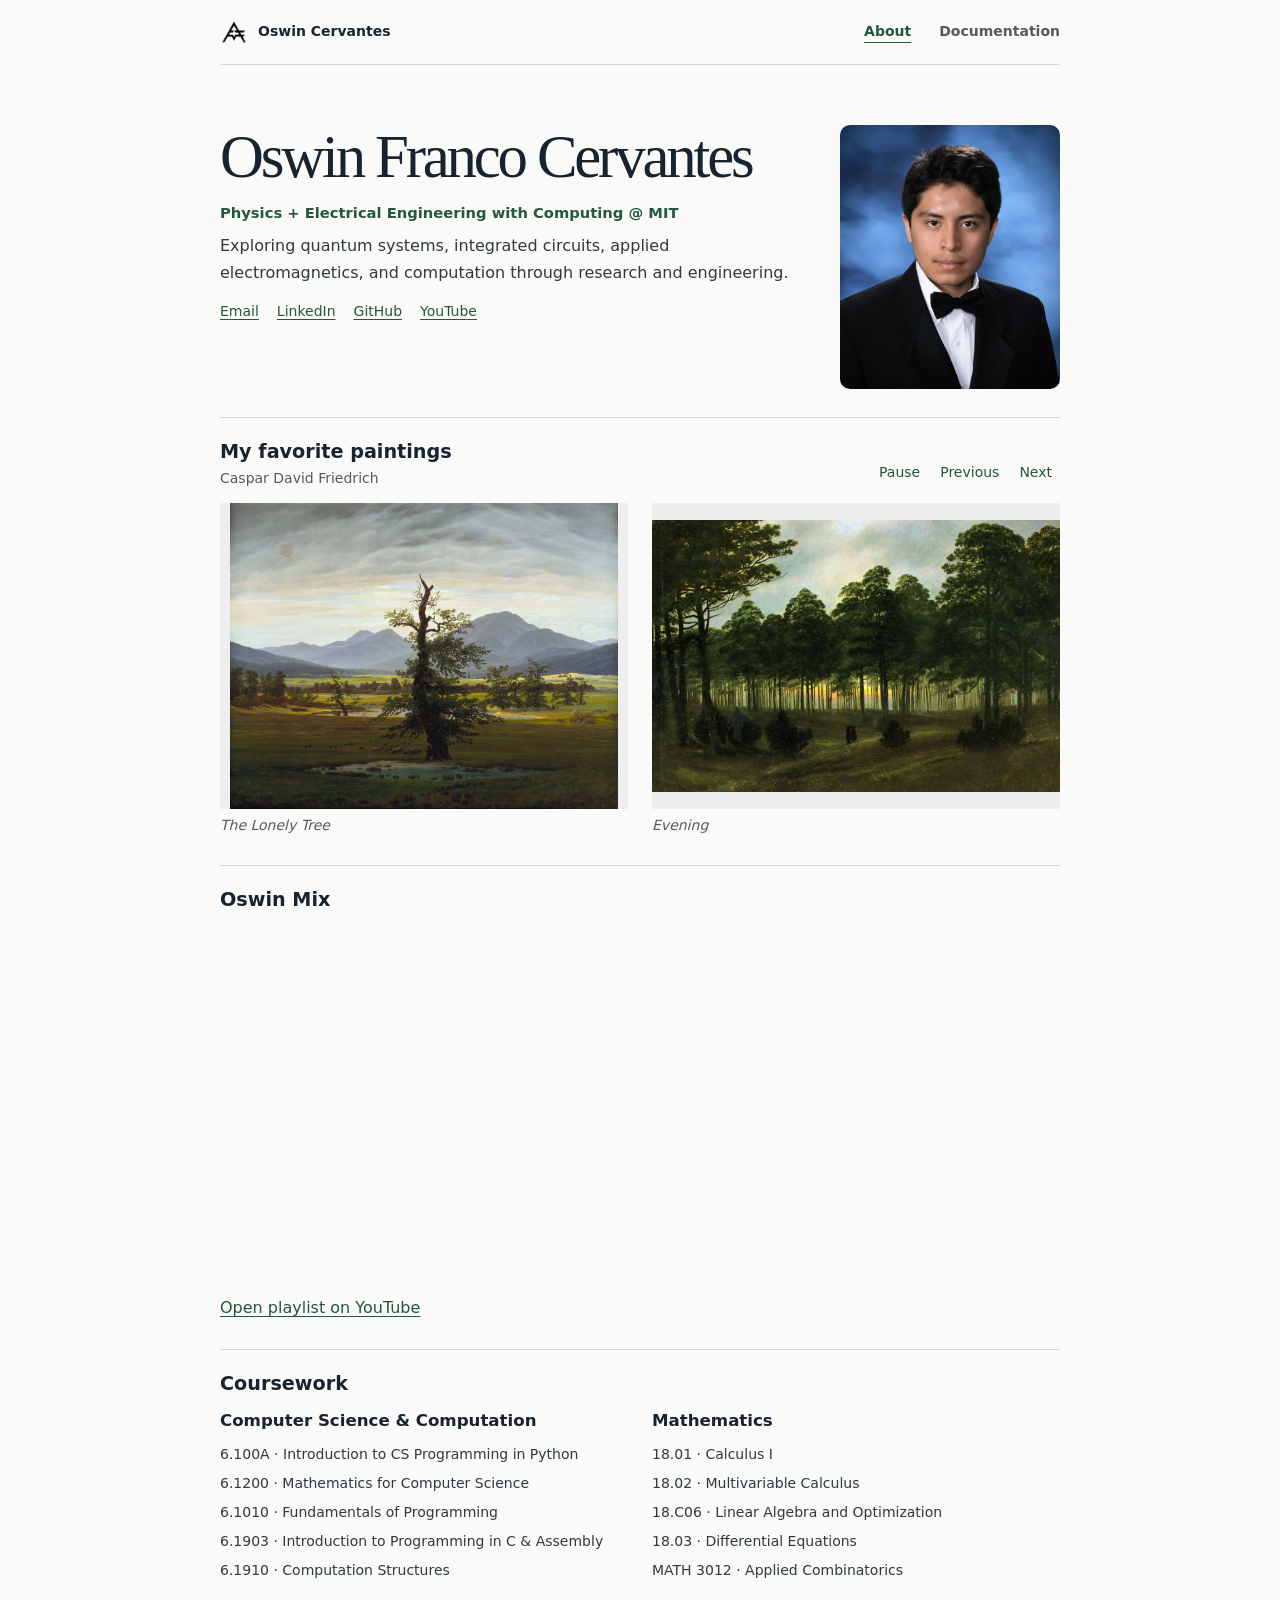
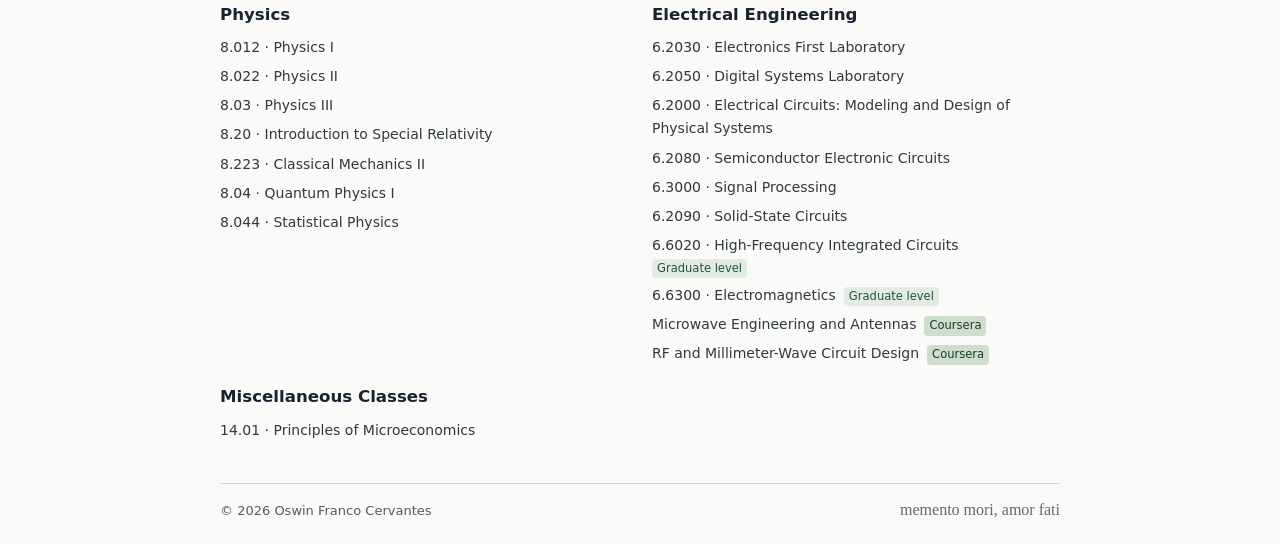
==== commit 21ead502: "Update the Latin inscription in the About footer" ====
--- a/index.html
+++ b/index.html
@@ -166,7 +166,7 @@
   <footer class="site-footer">
     <p class="footer-signature">
       <span>© <span data-current-year>2026</span> <span data-site-text="profile.fullName">Oswin Franco Cervantes</span></span>
-      <span id="motto" lang="la">Amor Fati</span>
+      <span id="motto" lang="la">memento mori, amor fati</span>
     </p>
   </footer>
 </body>
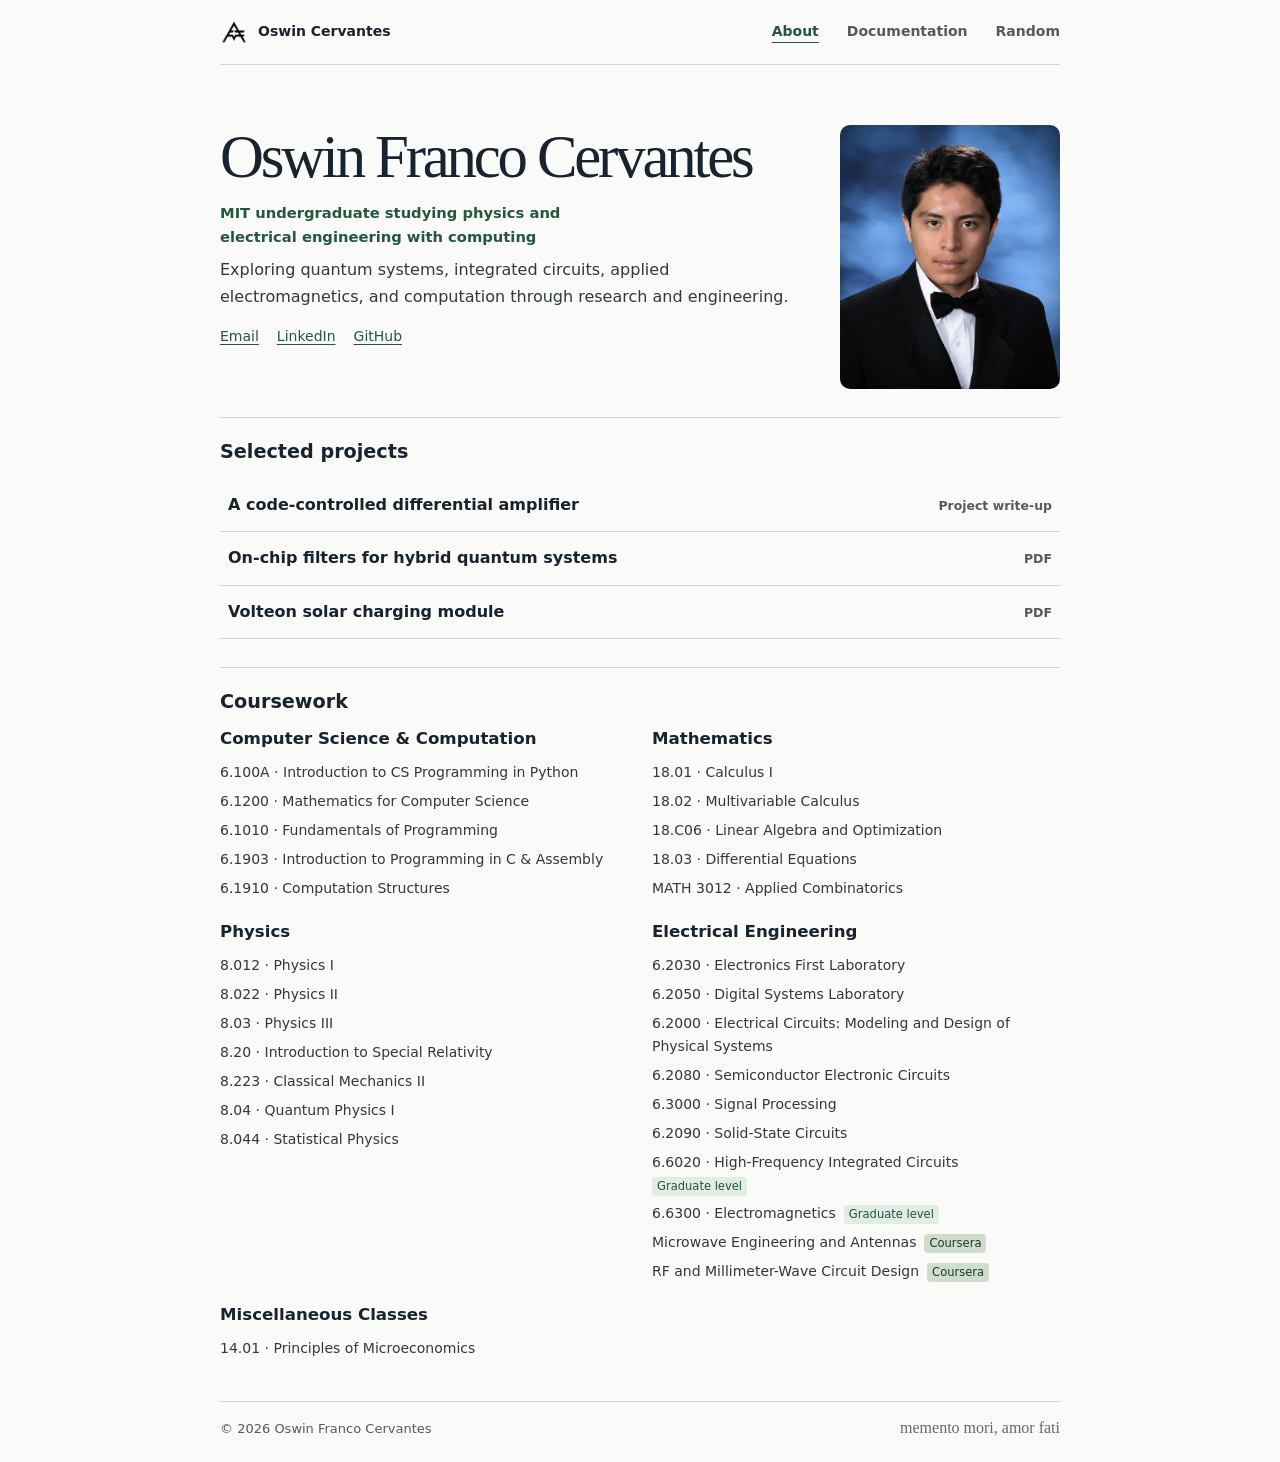
==== commit e65da9e3: "Feature selected projects on About and move paintings and music to Random" ====
--- a/index.html
+++ b/index.html
@@ -7,9 +7,18 @@
   <meta name="description" content="About Oswin Franco Cervantes, an MIT undergraduate studying physics and electrical engineering with computing.">
   <meta name="theme-color" content="#fafaf8">
   <link rel="icon" type="image/png" href="assets/af-logo.png">
-  <link rel="stylesheet" href="style.css?v=20261126-3">
+  <link rel="stylesheet" href="style.css?v=20261128-1">
   <script type="module" src="script.js"></script>
-  <script type="module" src="gallery.js"></script>
+  <script>
+    // Keep bookmarks to the paintings and playlist working after their move.
+    function openMovedSection() {
+      if (["#favorite-paintings", "#playlist"].includes(location.hash)) {
+        location.replace("random.html" + location.search + location.hash);
+      }
+    }
+    openMovedSection();
+    window.addEventListener("hashchange", openMovedSection);
+  </script>
 </head>
 <body>
   <a class="skip-link" href="#main-content">Skip to content</a>
@@ -22,6 +31,7 @@
       <nav class="primary-nav" aria-label="Primary navigation">
         <a href="index.html" aria-current="page">About</a>
         <a href="documentation.html">Documentation</a>
+        <a href="random.html">Random</a>
       </nav>
     </div>
   </header>
@@ -29,72 +39,39 @@
     <section class="profile" aria-labelledby="profile-title">
       <div class="profile-copy">
         <h1 id="profile-title" data-site-text="profile.fullName">Oswin Franco Cervantes</h1>
-        <p class="profile-role" data-site-text="profile.role">Physics + Electrical Engineering with Computing @ MIT</p>
+        <p class="profile-role" data-site-text="profile.role">MIT undergraduate studying physics and electrical engineering with computing</p>
         <p class="profile-statement" data-site-text="profile.statement">Exploring quantum systems, integrated circuits, applied electromagnetics, and computation through research and engineering.</p>
         <div class="social-links" aria-label="Contact links">
           <a class="social-link" href="mailto:cervanteso@acm.org" data-site-href="contact.email">Email</a>
           <a class="social-link" href="https://www.linkedin.com/in/ocerv/" target="_blank" rel="noopener noreferrer" data-site-href="contact.linkedin">LinkedIn</a>
           <a class="social-link" href="https://github.com/Ofcervantes" target="_blank" rel="noopener noreferrer" data-site-href="contact.github">GitHub</a>
-          <a class="social-link" href="https://www.youtube.com/@Oswin_Cervantes" target="_blank" rel="noopener noreferrer" data-site-href="contact.youtube">YouTube</a>
         </div>
       </div>
       <img class="profile-photo" src="assets/oswin-portrait.webp" width="704" height="880" alt="Portrait of Oswin Franco Cervantes" data-site-src="profile.photo" data-site-alt="profile.photoAlt">
     </section>
 
-    <section class="page-section" id="favorite-paintings" aria-labelledby="paintings-heading">
-      <div class="section-heading painting-heading">
-        <div>
-          <h2 id="paintings-heading">My favorite paintings</h2>
-          <p class="painting-artist" data-site-text="paintings.artist">Caspar David Friedrich</p>
-        </div>
-        <div class="painting-controls" role="group" aria-label="Painting gallery controls" hidden>
-          <button type="button" id="painting-playback" aria-controls="painting-track">Pause</button>
-          <button type="button" id="painting-previous" aria-label="Previous painting" aria-controls="painting-track">Previous</button>
-          <button type="button" id="painting-next" aria-label="Next painting" aria-controls="painting-track">Next</button>
-          <span id="painting-status" class="visually-hidden" role="status"></span>
-        </div>
-      </div>
-      <div class="painting-gallery" id="painting-track">
-        <figure>
-          <a href="assets/backgrounds/friedrich-the-lonely-tree.webp" aria-label="View The Lonely Tree at full size">
-            <picture>
-              <source media="(max-width: 550px)" srcset="assets/backgrounds/friedrich-the-lonely-tree-portrait.webp" width="1440" height="1800">
-              <img src="assets/backgrounds/friedrich-the-lonely-tree.webp" width="2400" height="1889" alt="A lone oak stands beside a pool in a broad valley beneath distant mountains.">
-            </picture>
+    <section class="page-section" aria-labelledby="projects-heading">
+      <h2 id="projects-heading">Selected projects</h2>
+      <ul class="document-list selected-projects">
+        <li>
+          <a href="project-docs/amplifier-module.html">
+            <span class="document-title">A code-controlled differential amplifier</span>
+            <span class="document-format">Project write-up</span>
           </a>
-          <figcaption><cite data-site-text="paintings.titles.0">The Lonely Tree</cite></figcaption>
-        </figure>
-        <figure>
-          <a href="assets/backgrounds/friedrich-evening.webp" aria-label="View Evening at full size">
-            <picture>
-              <source media="(max-width: 550px)" srcset="assets/backgrounds/friedrich-evening-portrait.webp" width="640" height="800">
-              <img src="assets/backgrounds/friedrich-evening.webp" width="1200" height="800" alt="Two small figures follow a forest path as evening light filters through the trees.">
-            </picture>
+        </li>
+        <li>
+          <a href="assets/LC_Filter/LCFilter_Design_Project.pdf">
+            <span class="document-title">On-chip filters for hybrid quantum systems</span>
+            <span class="document-format">PDF</span>
           </a>
-          <figcaption><cite data-site-text="paintings.titles.1">Evening</cite></figcaption>
-        </figure>
-        <figure>
-          <a href="assets/paintings/two-men-contemplating-the-moon.webp" aria-label="View Two Men Contemplating the Moon at full size">
-            <img src="assets/paintings/two-men-contemplating-the-moon.webp" width="1500" height="1214" loading="lazy" alt="Two cloaked men look toward a crescent moon beneath the branches of a leaning oak.">
+        </li>
+        <li>
+          <a href="assets/Volteon/Amazon_Project_Volteon.pdf">
+            <span class="document-title">Volteon solar charging module</span>
+            <span class="document-format">PDF</span>
           </a>
-          <figcaption><cite data-site-text="paintings.titles.2">Two Men Contemplating the Moon</cite></figcaption>
-        </figure>
-        <figure>
-          <a href="assets/paintings/the-sea-of-ice.webp" aria-label="View The Sea of Ice at full size">
-            <img src="assets/paintings/the-sea-of-ice.webp" width="1600" height="1243" loading="lazy" alt="Jagged slabs of ice rise above a wrecked ship beneath a pale Arctic sky.">
-          </a>
-          <figcaption><cite data-site-text="paintings.titles.3">The Sea of Ice</cite></figcaption>
-        </figure>
-      </div>
-    </section>
-
-    <section class="page-section" id="playlist" aria-labelledby="playlist-heading">
-      <h2 id="playlist-heading">Oswin Mix</h2>
-      <iframe class="playlist-player" title="Oswin Mix YouTube playlist"
-        src="https://www.youtube.com/embed/videoseries?list=PLQFCMoMQoARA"
-        width="640" height="360" loading="lazy" referrerpolicy="strict-origin-when-cross-origin"
-        allow="autoplay; encrypted-media; picture-in-picture; fullscreen" allowfullscreen></iframe>
-      <a href="https://www.youtube.com/playlist?list=PLQFCMoMQoARA">Open playlist on YouTube</a>
+        </li>
+      </ul>
     </section>
 
     <section class="page-section coursework-section" aria-labelledby="coursework-heading">
--- a/style.css
+++ b/style.css
@@ -250,6 +250,7 @@
 
 /* Documentation */
 .document-list { margin: 25px 0 0; padding: 0; list-style: none; border-top: 1px solid var(--line); }
+.selected-projects { margin-top: 0; border-top: 0; }
 .document-list li { border-bottom: 1px solid var(--line); }
 .document-list a {
   display: grid;
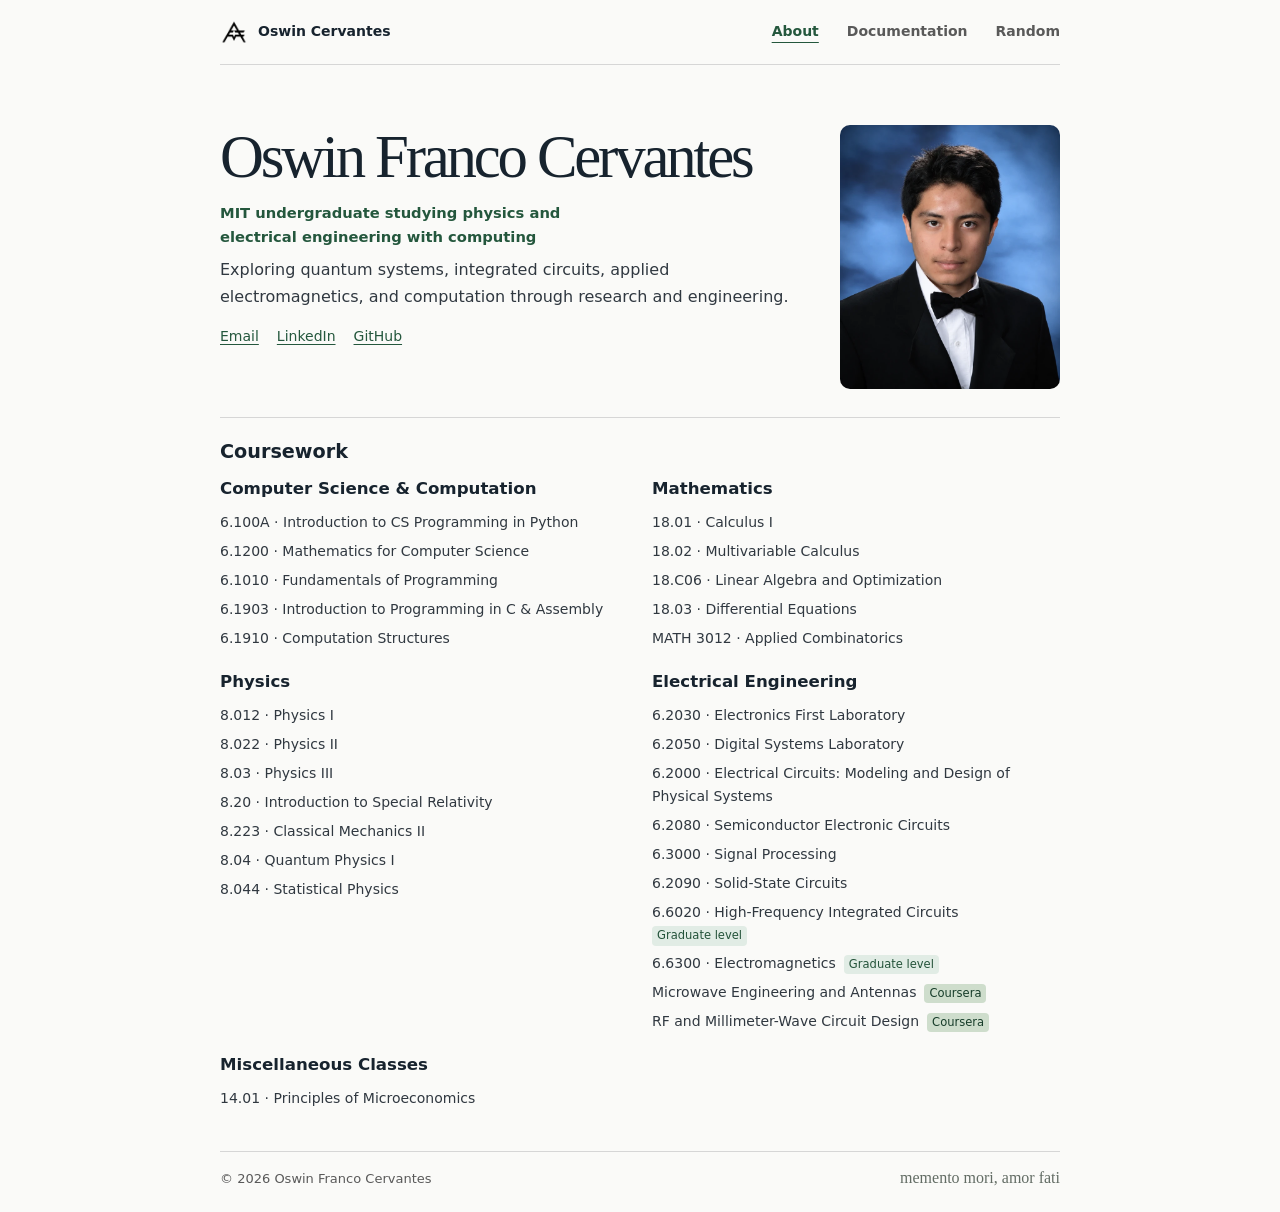
==== commit 282503ca: "Choose homepage projects from an Obsidian note" ====
--- a/index.html
+++ b/index.html
@@ -50,29 +50,7 @@
       <img class="profile-photo" src="assets/oswin-portrait.webp" width="704" height="880" alt="Portrait of Oswin Franco Cervantes" data-site-src="profile.photo" data-site-alt="profile.photoAlt">
     </section>
 
-    <section class="page-section" aria-labelledby="projects-heading">
-      <h2 id="projects-heading">Selected projects</h2>
-      <ul class="document-list selected-projects">
-        <li>
-          <a href="project-docs/amplifier-module.html">
-            <span class="document-title">A code-controlled differential amplifier</span>
-            <span class="document-format">Project write-up</span>
-          </a>
-        </li>
-        <li>
-          <a href="assets/LC_Filter/LCFilter_Design_Project.pdf">
-            <span class="document-title">On-chip filters for hybrid quantum systems</span>
-            <span class="document-format">PDF</span>
-          </a>
-        </li>
-        <li>
-          <a href="assets/Volteon/Amazon_Project_Volteon.pdf">
-            <span class="document-title">Volteon solar charging module</span>
-            <span class="document-format">PDF</span>
-          </a>
-        </li>
-      </ul>
-    </section>
+    <!-- selected-projects -->
 
     <section class="page-section coursework-section" aria-labelledby="coursework-heading">
       <div class="section-heading">
